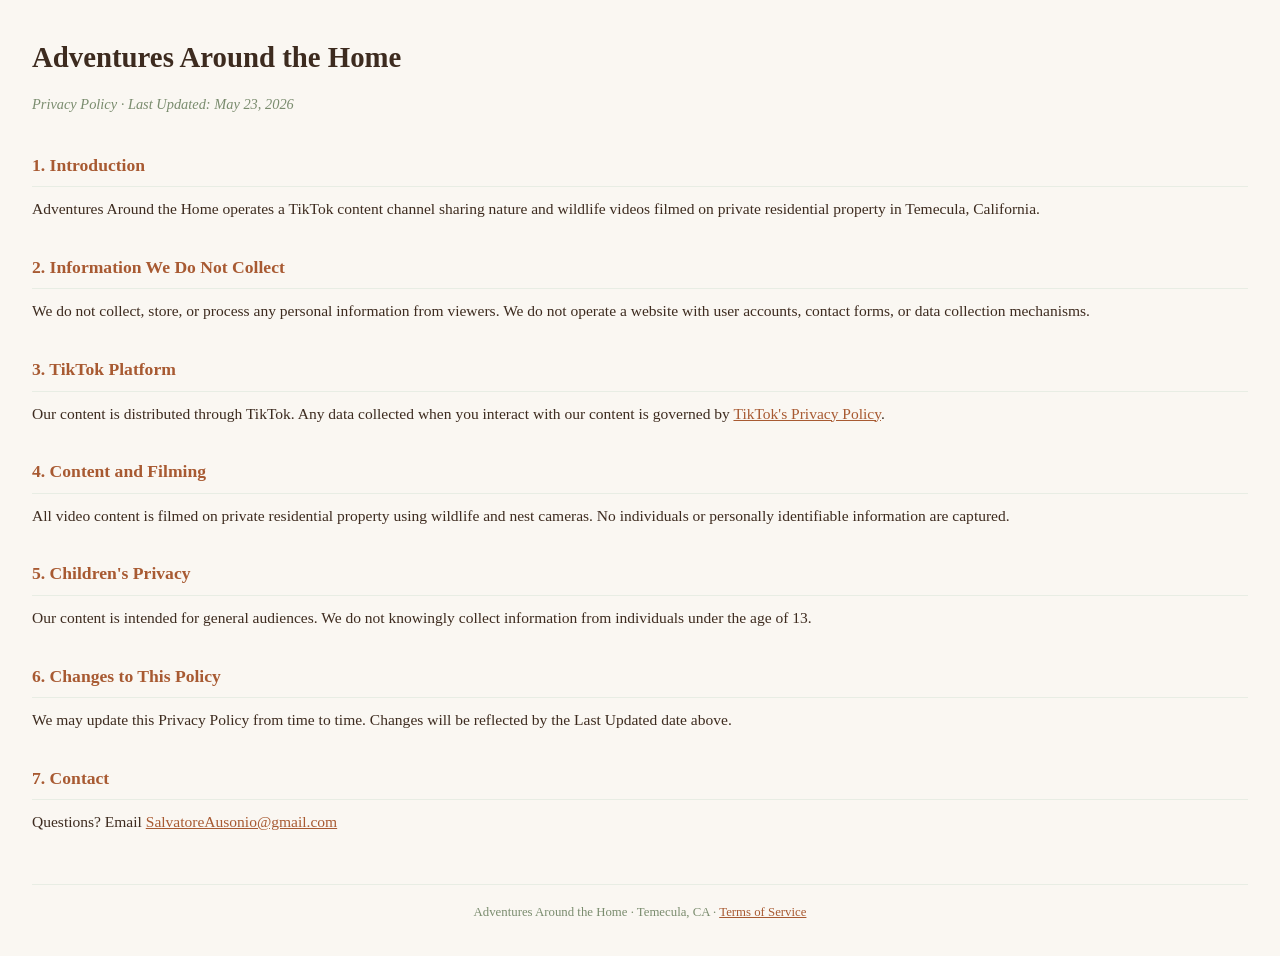
==== privacy.html @ 50fae2c1 "Initial site with privacy policy and terms of service" ====
<!DOCTYPE html>
<html lang="en">
<head>
<meta charset="UTF-8">
<meta name="viewport" content="width=device-width, initial-scale=1.0">
<title>Privacy Policy — Adventures Around the Home</title>
<style>
*{box-sizing:border-box;margin:0;padding:0}
body{background:#faf7f2;color:#3d2b1f;font-family:Georgia,serif;line-height:1.8;padding:2rem}
h1{font-size:1.8rem;margin-bottom:.5rem}
h2{font-size:1.1rem;color:#a85a32;margin:1.8rem 0 .5rem;border-bottom:1px solid #e8ede4;padding-bottom:.3rem}
p{margin-bottom:1rem;font-size:.97rem}
a{color:#a85a32}
.meta{color:#7a8c6e;font-style:italic;margin-bottom:2rem;font-size:.9rem}
footer{margin-top:3rem;padding-top:1rem;border-top:1px solid #e8ede4;font-size:.8rem;color:#7a8c6e;text-align:center}
</style>
</head>
<body>
<h1>Adventures Around the Home</h1>
<p class="meta">Privacy Policy · Last Updated: May 23, 2026</p>
<h2>1. Introduction</h2>
<p>Adventures Around the Home operates a TikTok content channel sharing nature and wildlife videos filmed on private residential property in Temecula, California.</p>
<h2>2. Information We Do Not Collect</h2>
<p>We do not collect, store, or process any personal information from viewers. We do not operate a website with user accounts, contact forms, or data collection mechanisms.</p>
<h2>3. TikTok Platform</h2>
<p>Our content is distributed through TikTok. Any data collected when you interact with our content is governed by <a href="https://www.tiktok.com/legal/privacy-policy">TikTok's Privacy Policy</a>.</p>
<h2>4. Content and Filming</h2>
<p>All video content is filmed on private residential property using wildlife and nest cameras. No individuals or personally identifiable information are captured.</p>
<h2>5. Children's Privacy</h2>
<p>Our content is intended for general audiences. We do not knowingly collect information from individuals under the age of 13.</p>
<h2>6. Changes to This Policy</h2>
<p>We may update this Privacy Policy from time to time. Changes will be reflected by the Last Updated date above.</p>
<h2>7. Contact</h2>
<p>Questions? Email <a href="mailto:SalvatoreAusonio@gmail.com">SalvatoreAusonio@gmail.com</a></p>
<footer>Adventures Around the Home · Temecula, CA · <a href="terms.html">Terms of Service</a></footer>
</body>
</html>
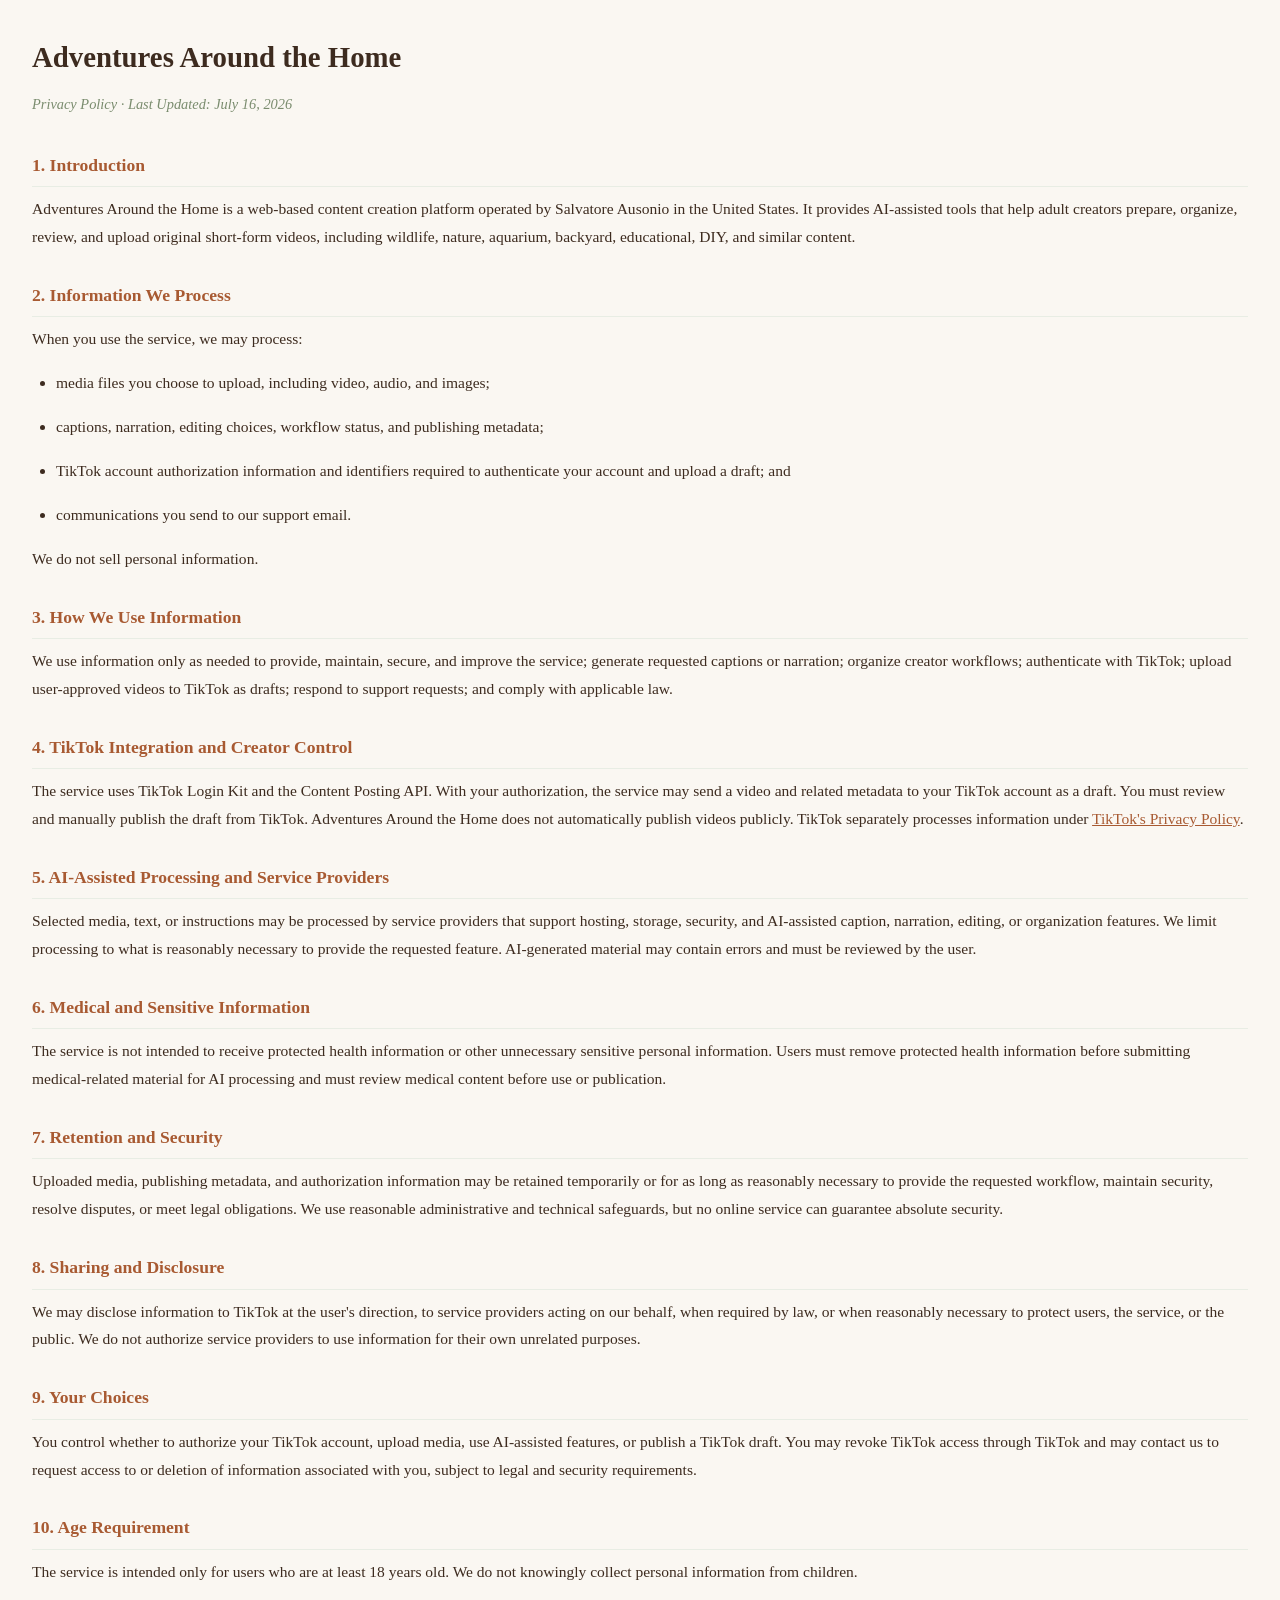
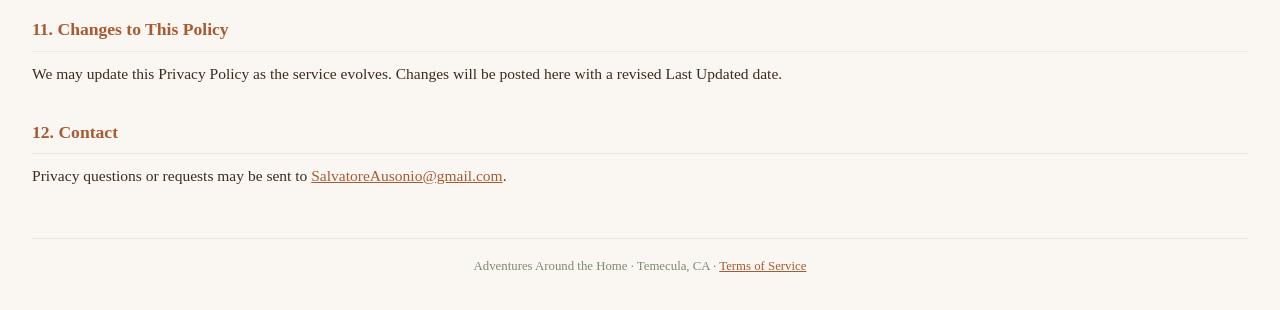
==== commit 6a477c71: "Update privacy policy for TikTok integration" ====
--- a/privacy.html
+++ b/privacy.html
@@ -5,33 +5,43 @@
 <meta name="viewport" content="width=device-width, initial-scale=1.0">
 <title>Privacy Policy — Adventures Around the Home</title>
 <style>
-*{box-sizing:border-box;margin:0;padding:0}
-body{background:#faf7f2;color:#3d2b1f;font-family:Georgia,serif;line-height:1.8;padding:2rem}
-h1{font-size:1.8rem;margin-bottom:.5rem}
-h2{font-size:1.1rem;color:#a85a32;margin:1.8rem 0 .5rem;border-bottom:1px solid #e8ede4;padding-bottom:.3rem}
-p{margin-bottom:1rem;font-size:.97rem}
-a{color:#a85a32}
-.meta{color:#7a8c6e;font-style:italic;margin-bottom:2rem;font-size:.9rem}
-footer{margin-top:3rem;padding-top:1rem;border-top:1px solid #e8ede4;font-size:.8rem;color:#7a8c6e;text-align:center}
+*{box-sizing:border-box;margin:0;padding:0}body{background:#faf7f2;color:#3d2b1f;font-family:Georgia,serif;line-height:1.8;padding:2rem}h1{font-size:1.8rem;margin-bottom:.5rem}h2{font-size:1.1rem;color:#a85a32;margin:1.8rem 0 .5rem;border-bottom:1px solid #e8ede4;padding-bottom:.3rem}p,li{margin-bottom:1rem;font-size:.97rem}ul{margin-left:1.5rem}a{color:#a85a32}.meta{color:#7a8c6e;font-style:italic;margin-bottom:2rem;font-size:.9rem}footer{margin-top:3rem;padding-top:1rem;border-top:1px solid #e8ede4;font-size:.8rem;color:#7a8c6e;text-align:center}
 </style>
 </head>
 <body>
 <h1>Adventures Around the Home</h1>
-<p class="meta">Privacy Policy · Last Updated: May 23, 2026</p>
+<p class="meta">Privacy Policy · Last Updated: July 16, 2026</p>
 <h2>1. Introduction</h2>
-<p>Adventures Around the Home operates a TikTok content channel sharing nature and wildlife videos filmed on private residential property in Temecula, California.</p>
-<h2>2. Information We Do Not Collect</h2>
-<p>We do not collect, store, or process any personal information from viewers. We do not operate a website with user accounts, contact forms, or data collection mechanisms.</p>
-<h2>3. TikTok Platform</h2>
-<p>Our content is distributed through TikTok. Any data collected when you interact with our content is governed by <a href="https://www.tiktok.com/legal/privacy-policy">TikTok's Privacy Policy</a>.</p>
-<h2>4. Content and Filming</h2>
-<p>All video content is filmed on private residential property using wildlife and nest cameras. No individuals or personally identifiable information are captured.</p>
-<h2>5. Children's Privacy</h2>
-<p>Our content is intended for general audiences. We do not knowingly collect information from individuals under the age of 13.</p>
-<h2>6. Changes to This Policy</h2>
-<p>We may update this Privacy Policy from time to time. Changes will be reflected by the Last Updated date above.</p>
-<h2>7. Contact</h2>
-<p>Questions? Email <a href="mailto:SalvatoreAusonio@gmail.com">SalvatoreAusonio@gmail.com</a></p>
+<p>Adventures Around the Home is a web-based content creation platform operated by Salvatore Ausonio in the United States. It provides AI-assisted tools that help adult creators prepare, organize, review, and upload original short-form videos, including wildlife, nature, aquarium, backyard, educational, DIY, and similar content.</p>
+<h2>2. Information We Process</h2>
+<p>When you use the service, we may process:</p>
+<ul>
+  <li>media files you choose to upload, including video, audio, and images;</li>
+  <li>captions, narration, editing choices, workflow status, and publishing metadata;</li>
+  <li>TikTok account authorization information and identifiers required to authenticate your account and upload a draft; and</li>
+  <li>communications you send to our support email.</li>
+</ul>
+<p>We do not sell personal information.</p>
+<h2>3. How We Use Information</h2>
+<p>We use information only as needed to provide, maintain, secure, and improve the service; generate requested captions or narration; organize creator workflows; authenticate with TikTok; upload user-approved videos to TikTok as drafts; respond to support requests; and comply with applicable law.</p>
+<h2>4. TikTok Integration and Creator Control</h2>
+<p>The service uses TikTok Login Kit and the Content Posting API. With your authorization, the service may send a video and related metadata to your TikTok account as a draft. You must review and manually publish the draft from TikTok. Adventures Around the Home does not automatically publish videos publicly. TikTok separately processes information under <a href="https://www.tiktok.com/legal/privacy-policy">TikTok's Privacy Policy</a>.</p>
+<h2>5. AI-Assisted Processing and Service Providers</h2>
+<p>Selected media, text, or instructions may be processed by service providers that support hosting, storage, security, and AI-assisted caption, narration, editing, or organization features. We limit processing to what is reasonably necessary to provide the requested feature. AI-generated material may contain errors and must be reviewed by the user.</p>
+<h2>6. Medical and Sensitive Information</h2>
+<p>The service is not intended to receive protected health information or other unnecessary sensitive personal information. Users must remove protected health information before submitting medical-related material for AI processing and must review medical content before use or publication.</p>
+<h2>7. Retention and Security</h2>
+<p>Uploaded media, publishing metadata, and authorization information may be retained temporarily or for as long as reasonably necessary to provide the requested workflow, maintain security, resolve disputes, or meet legal obligations. We use reasonable administrative and technical safeguards, but no online service can guarantee absolute security.</p>
+<h2>8. Sharing and Disclosure</h2>
+<p>We may disclose information to TikTok at the user's direction, to service providers acting on our behalf, when required by law, or when reasonably necessary to protect users, the service, or the public. We do not authorize service providers to use information for their own unrelated purposes.</p>
+<h2>9. Your Choices</h2>
+<p>You control whether to authorize your TikTok account, upload media, use AI-assisted features, or publish a TikTok draft. You may revoke TikTok access through TikTok and may contact us to request access to or deletion of information associated with you, subject to legal and security requirements.</p>
+<h2>10. Age Requirement</h2>
+<p>The service is intended only for users who are at least 18 years old. We do not knowingly collect personal information from children.</p>
+<h2>11. Changes to This Policy</h2>
+<p>We may update this Privacy Policy as the service evolves. Changes will be posted here with a revised Last Updated date.</p>
+<h2>12. Contact</h2>
+<p>Privacy questions or requests may be sent to <a href="mailto:SalvatoreAusonio@gmail.com">SalvatoreAusonio@gmail.com</a>.</p>
 <footer>Adventures Around the Home · Temecula, CA · <a href="terms.html">Terms of Service</a></footer>
 </body>
 </html>
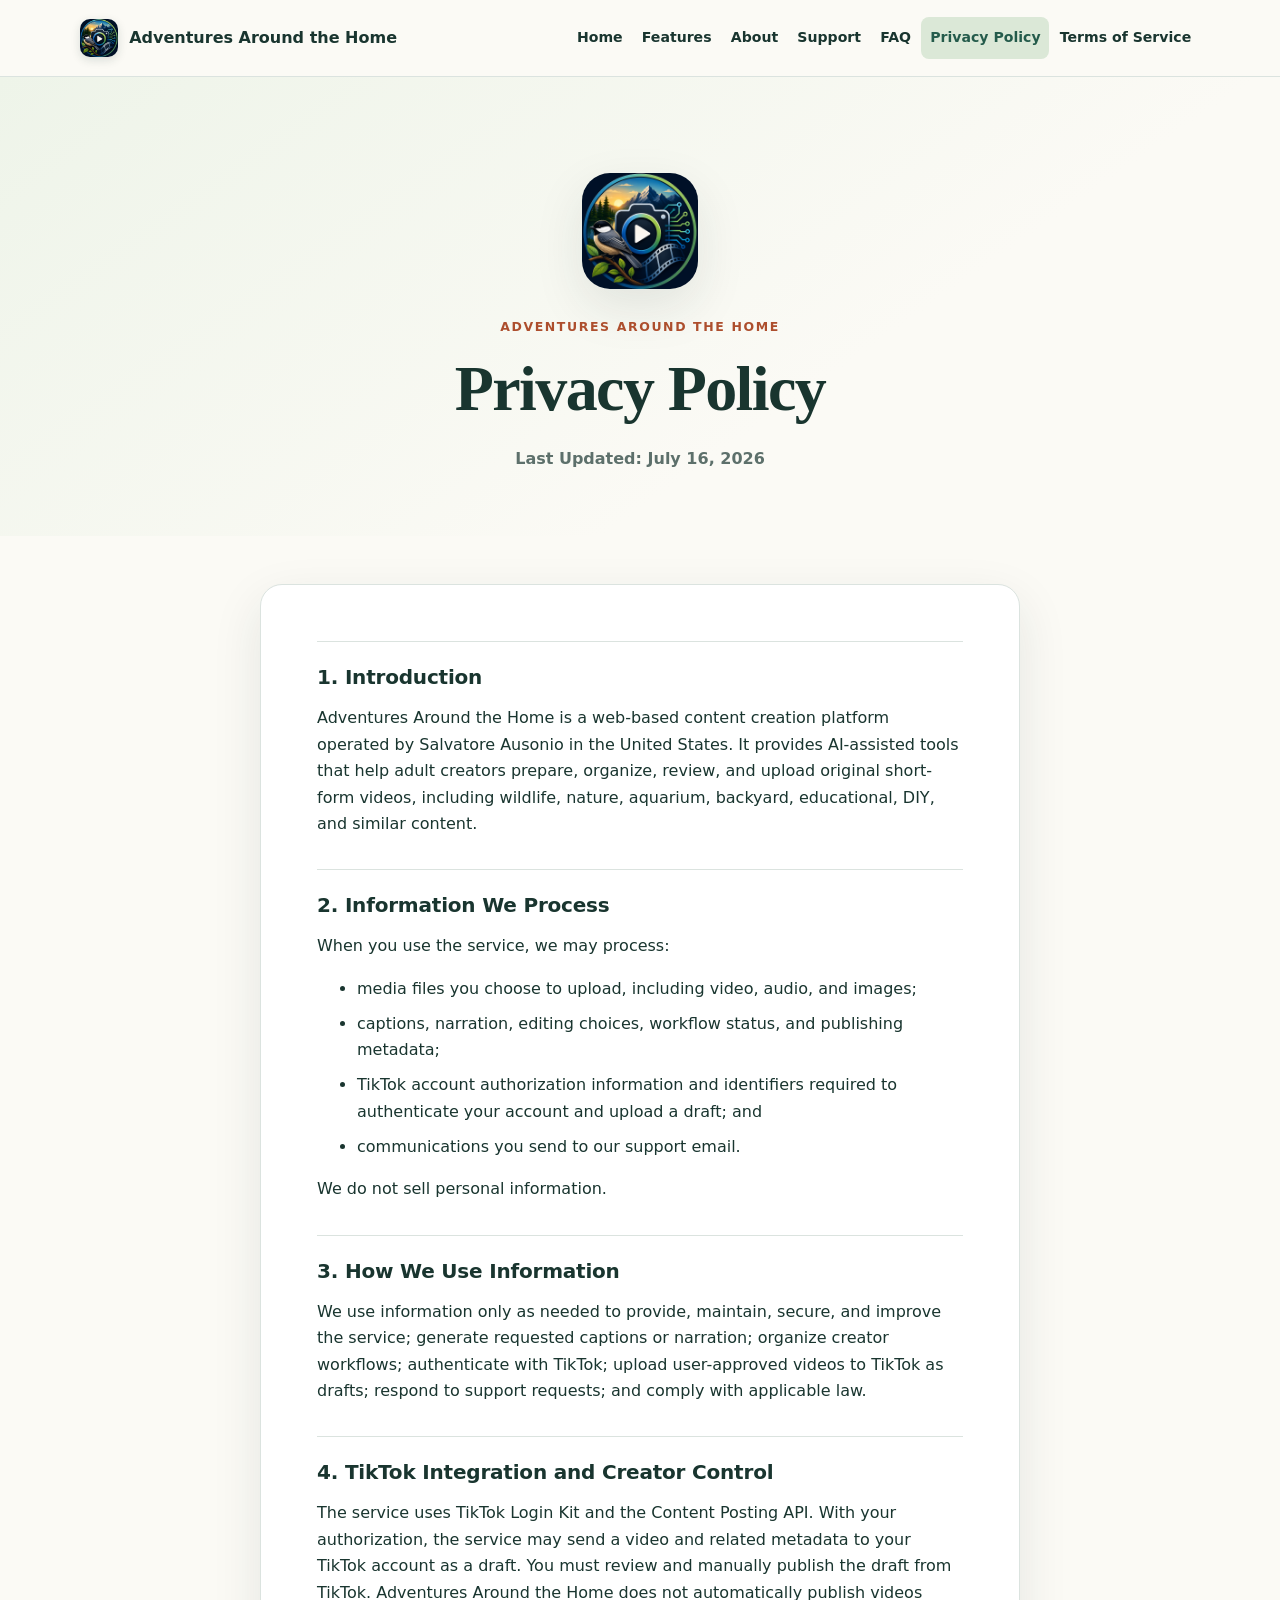
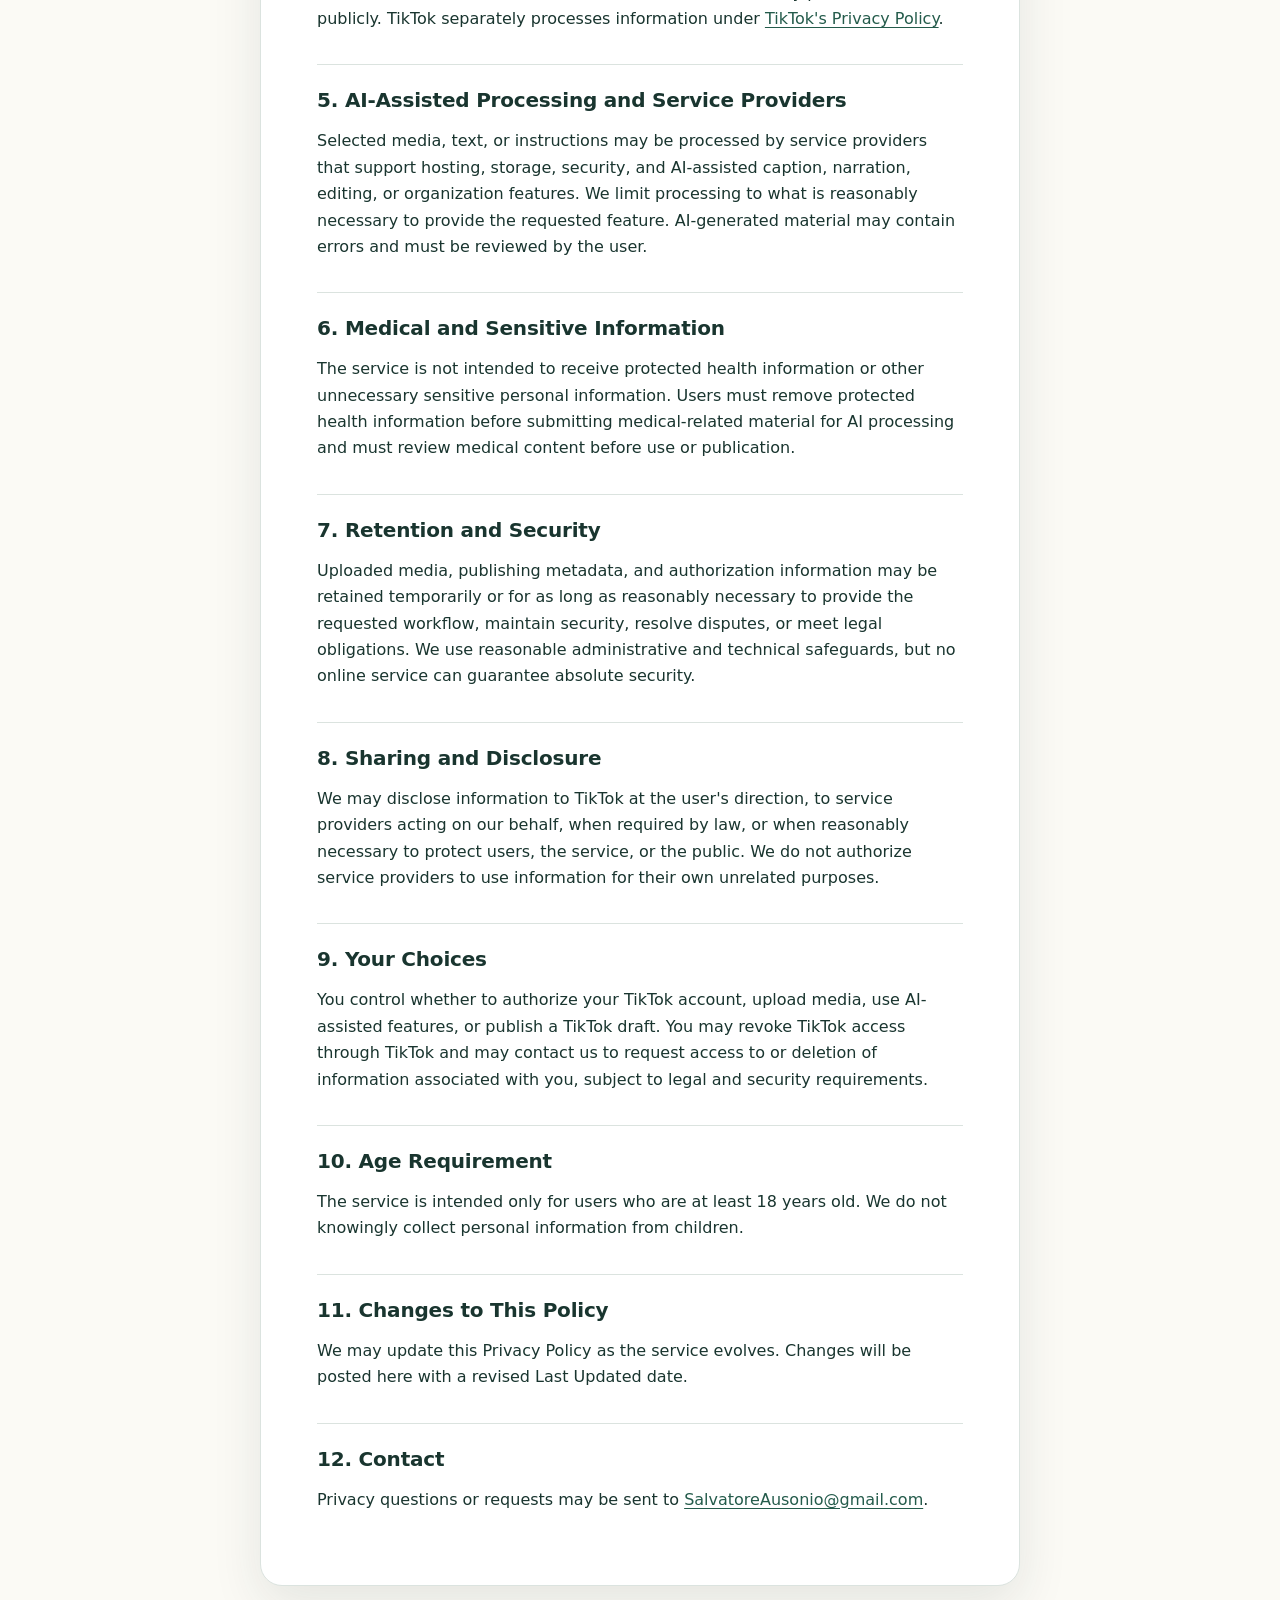
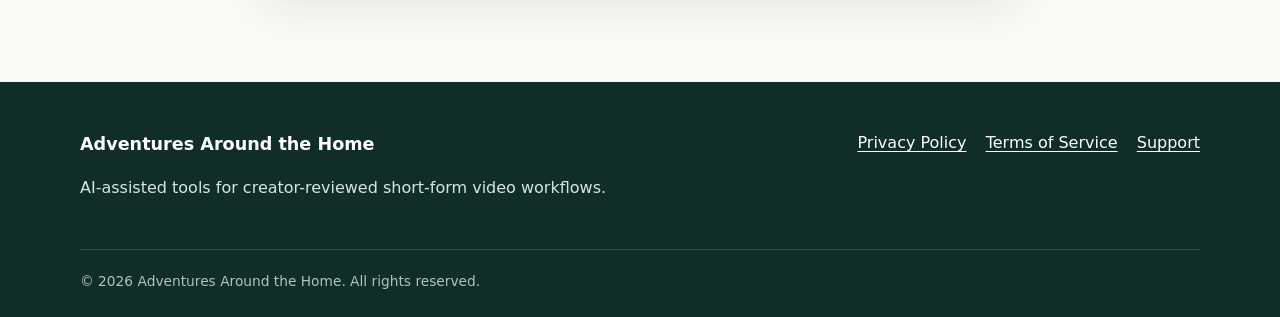
==== commit 90057382: "Build complete product website" ====
--- a/privacy.html
+++ b/privacy.html
@@ -1,47 +1,18 @@
-<!DOCTYPE html>
-<html lang="en">
-<head>
-<meta charset="UTF-8">
-<meta name="viewport" content="width=device-width, initial-scale=1.0">
-<title>Privacy Policy — Adventures Around the Home</title>
-<style>
-*{box-sizing:border-box;margin:0;padding:0}body{background:#faf7f2;color:#3d2b1f;font-family:Georgia,serif;line-height:1.8;padding:2rem}h1{font-size:1.8rem;margin-bottom:.5rem}h2{font-size:1.1rem;color:#a85a32;margin:1.8rem 0 .5rem;border-bottom:1px solid #e8ede4;padding-bottom:.3rem}p,li{margin-bottom:1rem;font-size:.97rem}ul{margin-left:1.5rem}a{color:#a85a32}.meta{color:#7a8c6e;font-style:italic;margin-bottom:2rem;font-size:.9rem}footer{margin-top:3rem;padding-top:1rem;border-top:1px solid #e8ede4;font-size:.8rem;color:#7a8c6e;text-align:center}
-</style>
-</head>
-<body>
-<h1>Adventures Around the Home</h1>
-<p class="meta">Privacy Policy · Last Updated: July 16, 2026</p>
-<h2>1. Introduction</h2>
-<p>Adventures Around the Home is a web-based content creation platform operated by Salvatore Ausonio in the United States. It provides AI-assisted tools that help adult creators prepare, organize, review, and upload original short-form videos, including wildlife, nature, aquarium, backyard, educational, DIY, and similar content.</p>
-<h2>2. Information We Process</h2>
-<p>When you use the service, we may process:</p>
-<ul>
-  <li>media files you choose to upload, including video, audio, and images;</li>
-  <li>captions, narration, editing choices, workflow status, and publishing metadata;</li>
-  <li>TikTok account authorization information and identifiers required to authenticate your account and upload a draft; and</li>
-  <li>communications you send to our support email.</li>
-</ul>
-<p>We do not sell personal information.</p>
-<h2>3. How We Use Information</h2>
-<p>We use information only as needed to provide, maintain, secure, and improve the service; generate requested captions or narration; organize creator workflows; authenticate with TikTok; upload user-approved videos to TikTok as drafts; respond to support requests; and comply with applicable law.</p>
-<h2>4. TikTok Integration and Creator Control</h2>
-<p>The service uses TikTok Login Kit and the Content Posting API. With your authorization, the service may send a video and related metadata to your TikTok account as a draft. You must review and manually publish the draft from TikTok. Adventures Around the Home does not automatically publish videos publicly. TikTok separately processes information under <a href="https://www.tiktok.com/legal/privacy-policy">TikTok's Privacy Policy</a>.</p>
-<h2>5. AI-Assisted Processing and Service Providers</h2>
-<p>Selected media, text, or instructions may be processed by service providers that support hosting, storage, security, and AI-assisted caption, narration, editing, or organization features. We limit processing to what is reasonably necessary to provide the requested feature. AI-generated material may contain errors and must be reviewed by the user.</p>
-<h2>6. Medical and Sensitive Information</h2>
-<p>The service is not intended to receive protected health information or other unnecessary sensitive personal information. Users must remove protected health information before submitting medical-related material for AI processing and must review medical content before use or publication.</p>
-<h2>7. Retention and Security</h2>
-<p>Uploaded media, publishing metadata, and authorization information may be retained temporarily or for as long as reasonably necessary to provide the requested workflow, maintain security, resolve disputes, or meet legal obligations. We use reasonable administrative and technical safeguards, but no online service can guarantee absolute security.</p>
-<h2>8. Sharing and Disclosure</h2>
-<p>We may disclose information to TikTok at the user's direction, to service providers acting on our behalf, when required by law, or when reasonably necessary to protect users, the service, or the public. We do not authorize service providers to use information for their own unrelated purposes.</p>
-<h2>9. Your Choices</h2>
-<p>You control whether to authorize your TikTok account, upload media, use AI-assisted features, or publish a TikTok draft. You may revoke TikTok access through TikTok and may contact us to request access to or deletion of information associated with you, subject to legal and security requirements.</p>
-<h2>10. Age Requirement</h2>
-<p>The service is intended only for users who are at least 18 years old. We do not knowingly collect personal information from children.</p>
-<h2>11. Changes to This Policy</h2>
-<p>We may update this Privacy Policy as the service evolves. Changes will be posted here with a revised Last Updated date.</p>
-<h2>12. Contact</h2>
-<p>Privacy questions or requests may be sent to <a href="mailto:SalvatoreAusonio@gmail.com">SalvatoreAusonio@gmail.com</a>.</p>
-<footer>Adventures Around the Home · Temecula, CA · <a href="terms.html">Terms of Service</a></footer>
-</body>
-</html>
+<!doctype html><html lang="en"><head><meta charset="utf-8"><meta name="viewport" content="width=device-width, initial-scale=1"><meta name="description" content="Privacy Policy for Adventures Around the Home."><meta property="og:title" content="Adventures Around the Home"><meta property="og:description" content="Privacy Policy for Adventures Around the Home."><meta property="og:type" content="website"><meta property="og:url" content="https://sausonio.github.io/Adventures-around-the-home/privacy.html"><meta property="og:image" content="https://sausonio.github.io/Adventures-around-the-home/assets/app-icon.png"><title>Adventures Around the Home</title><link rel="icon" type="image/png" href="assets/app-icon.png"><link rel="apple-touch-icon" href="assets/app-icon.png"><link rel="stylesheet" href="assets/styles.css"><script src="assets/site.js" defer></script></head><body>
+<a class="skip-link" href="#main">Skip to main content</a><header class="site-header"><div class="container nav-wrap"><a class="brand" href="index.html"><img class="brand-mark" src="assets/app-icon.png" alt=""><span>Adventures Around the Home</span></a><button class="nav-toggle" type="button" aria-expanded="false" aria-controls="site-nav">Menu</button><nav class="site-nav" id="site-nav" aria-label="Primary"><a href="index.html">Home</a><a href="features.html">Features</a><a href="about.html">About</a><a href="support.html">Support</a><a href="faq.html">FAQ</a><a href="privacy.html" aria-current="page">Privacy Policy</a><a href="terms.html">Terms of Service</a></nav></div></header>
+<main id="main"><section class="page-hero legal-hero"><div class="narrow"><img class="legal-icon" src="assets/app-icon.png" alt="Adventures Around the Home app icon"><p class="eyebrow">Adventures Around the Home</p><h1>Privacy Policy</h1><p class="meta">Last Updated: July 16, 2026</p></div></section>
+<section class="legal"><div class="narrow"><article>
+<h2>1. Introduction</h2><p>Adventures Around the Home is a web-based content creation platform operated by Salvatore Ausonio in the United States. It provides AI-assisted tools that help adult creators prepare, organize, review, and upload original short-form videos, including wildlife, nature, aquarium, backyard, educational, DIY, and similar content.</p>
+<h2>2. Information We Process</h2><p>When you use the service, we may process:</p><ul><li>media files you choose to upload, including video, audio, and images;</li><li>captions, narration, editing choices, workflow status, and publishing metadata;</li><li>TikTok account authorization information and identifiers required to authenticate your account and upload a draft; and</li><li>communications you send to our support email.</li></ul><p>We do not sell personal information.</p>
+<h2>3. How We Use Information</h2><p>We use information only as needed to provide, maintain, secure, and improve the service; generate requested captions or narration; organize creator workflows; authenticate with TikTok; upload user-approved videos to TikTok as drafts; respond to support requests; and comply with applicable law.</p>
+<h2>4. TikTok Integration and Creator Control</h2><p>The service uses TikTok Login Kit and the Content Posting API. With your authorization, the service may send a video and related metadata to your TikTok account as a draft. You must review and manually publish the draft from TikTok. Adventures Around the Home does not automatically publish videos publicly. TikTok separately processes information under <a href="https://www.tiktok.com/legal/privacy-policy">TikTok's Privacy Policy</a>.</p>
+<h2>5. AI-Assisted Processing and Service Providers</h2><p>Selected media, text, or instructions may be processed by service providers that support hosting, storage, security, and AI-assisted caption, narration, editing, or organization features. We limit processing to what is reasonably necessary to provide the requested feature. AI-generated material may contain errors and must be reviewed by the user.</p>
+<h2>6. Medical and Sensitive Information</h2><p>The service is not intended to receive protected health information or other unnecessary sensitive personal information. Users must remove protected health information before submitting medical-related material for AI processing and must review medical content before use or publication.</p>
+<h2>7. Retention and Security</h2><p>Uploaded media, publishing metadata, and authorization information may be retained temporarily or for as long as reasonably necessary to provide the requested workflow, maintain security, resolve disputes, or meet legal obligations. We use reasonable administrative and technical safeguards, but no online service can guarantee absolute security.</p>
+<h2>8. Sharing and Disclosure</h2><p>We may disclose information to TikTok at the user's direction, to service providers acting on our behalf, when required by law, or when reasonably necessary to protect users, the service, or the public. We do not authorize service providers to use information for their own unrelated purposes.</p>
+<h2>9. Your Choices</h2><p>You control whether to authorize your TikTok account, upload media, use AI-assisted features, or publish a TikTok draft. You may revoke TikTok access through TikTok and may contact us to request access to or deletion of information associated with you, subject to legal and security requirements.</p>
+<h2>10. Age Requirement</h2><p>The service is intended only for users who are at least 18 years old. We do not knowingly collect personal information from children.</p>
+<h2>11. Changes to This Policy</h2><p>We may update this Privacy Policy as the service evolves. Changes will be posted here with a revised Last Updated date.</p>
+<h2>12. Contact</h2><p>Privacy questions or requests may be sent to <a href="mailto:SalvatoreAusonio@gmail.com">SalvatoreAusonio@gmail.com</a>.</p>
+</article></div></section></main>
+<footer class="site-footer"><div class="container"><div class="footer-grid"><div><p class="footer-brand">Adventures Around the Home</p><p>AI-assisted tools for creator-reviewed short-form video workflows.</p></div><nav class="footer-links" aria-label="Footer"><a href="privacy.html">Privacy Policy</a><a href="terms.html">Terms of Service</a><a href="support.html">Support</a></nav></div><p class="copyright">© 2026 Adventures Around the Home. All rights reserved.</p></div></footer></body></html>
--- a/assets/styles.css
+++ b/assets/styles.css
@@ -0,0 +1,124 @@
+:root {
+  --ink: #19352f;
+  --muted: #5d706b;
+  --forest: #245b4b;
+  --forest-dark: #173f35;
+  --leaf: #dbe8d7;
+  --cream: #fbfaf5;
+  --paper: #ffffff;
+  --clay: #ad4e2d;
+  --line: #dbe3df;
+  --shadow: 0 18px 50px rgba(25, 53, 47, .1);
+  --radius: 22px;
+}
+
+* { box-sizing: border-box; }
+html { scroll-behavior: smooth; }
+body {
+  margin: 0;
+  background: var(--cream);
+  color: var(--ink);
+  font-family: Inter, ui-sans-serif, system-ui, -apple-system, BlinkMacSystemFont, "Segoe UI", sans-serif;
+  font-size: 16px;
+  line-height: 1.65;
+}
+img { max-width: 100%; height: auto; }
+a { color: var(--forest); text-underline-offset: .2em; }
+a:hover { color: var(--clay); }
+a:focus-visible, button:focus-visible, summary:focus-visible {
+  outline: 3px solid var(--clay);
+  outline-offset: 4px;
+  border-radius: 4px;
+}
+.skip-link { position: absolute; left: -999px; top: 1rem; z-index: 100; background: var(--paper); padding: .75rem 1rem; }
+.skip-link:focus { left: 1rem; }
+.container { width: min(1120px, calc(100% - 2rem)); margin-inline: auto; }
+.narrow { width: min(760px, calc(100% - 2rem)); margin-inline: auto; }
+
+.site-header { position: sticky; top: 0; z-index: 20; background: rgba(251,250,245,.96); border-bottom: 1px solid var(--line); backdrop-filter: blur(14px); }
+.nav-wrap { min-height: 76px; display: flex; align-items: center; gap: 1.25rem; }
+.brand { display: inline-flex; align-items: center; gap: .7rem; color: var(--ink); font-weight: 800; text-decoration: none; line-height: 1.15; margin-right: auto; }
+.brand-mark { width: 38px; height: 38px; object-fit: cover; border-radius: 10px; box-shadow: 0 3px 10px rgba(25,53,47,.15); }
+.site-nav { display: flex; align-items: center; gap: .1rem; }
+.site-nav a { color: var(--ink); font-size: .88rem; font-weight: 650; padding: .6rem .55rem; text-decoration: none; white-space: nowrap; }
+.site-nav a:hover, .site-nav a[aria-current="page"] { color: var(--forest); background: var(--leaf); border-radius: 8px; }
+.nav-toggle { display: none; border: 1px solid var(--line); background: var(--paper); color: var(--ink); border-radius: 10px; padding: .55rem .7rem; font: inherit; font-weight: 700; }
+
+main { overflow: hidden; }
+.hero { padding: clamp(4rem, 9vw, 7rem) 0; background: radial-gradient(circle at 80% 15%, #dfead7 0, transparent 28%), linear-gradient(145deg, #fbfaf5 35%, #eff4ea); }
+.hero-grid { display: grid; grid-template-columns: 1.2fr .8fr; align-items: center; gap: clamp(2rem, 6vw, 5rem); }
+.eyebrow { color: var(--clay); font-size: .78rem; font-weight: 850; letter-spacing: .13em; text-transform: uppercase; margin: 0 0 .9rem; }
+h1, h2, h3 { line-height: 1.15; letter-spacing: -.025em; }
+h1 { font-family: Georgia, "Times New Roman", serif; font-size: clamp(2.6rem, 6vw, 5rem); margin: 0 0 1.25rem; }
+h2 { font-family: Georgia, "Times New Roman", serif; font-size: clamp(2rem, 4vw, 3.25rem); margin: 0 0 1rem; }
+h3 { font-size: 1.15rem; margin: 0 0 .6rem; }
+.lead { max-width: 700px; color: var(--muted); font-size: clamp(1.05rem, 2vw, 1.25rem); margin: 0 0 1.6rem; }
+.hero-icon-wrap { position: relative; justify-self: center; }
+.hero-icon { width: min(330px, 72vw); aspect-ratio: 1; object-fit: cover; border-radius: 30%; border: 12px solid rgba(255,255,255,.7); box-shadow: var(--shadow); }
+.hero-note { position: absolute; right: -1.5rem; bottom: 1.25rem; max-width: 210px; background: var(--paper); padding: 1rem; border-radius: 14px; box-shadow: var(--shadow); font-size: .85rem; font-weight: 750; }
+.actions { display: flex; flex-wrap: wrap; gap: .75rem; }
+.button { display: inline-flex; align-items: center; justify-content: center; min-height: 48px; padding: .7rem 1.1rem; border-radius: 10px; background: var(--forest); color: #fff; font-weight: 750; text-decoration: none; }
+.button:hover { background: var(--forest-dark); color: #fff; }
+.button.secondary { color: var(--forest); background: transparent; border: 1px solid var(--forest); }
+.button.secondary:hover { color: var(--forest-dark); background: var(--leaf); }
+
+.section { padding: clamp(3.5rem, 8vw, 6.5rem) 0; }
+.section.tint { background: #eef3eb; }
+.section.dark { background: var(--forest-dark); color: #fff; }
+.section.dark .lead, .section.dark p { color: #dce9e5; }
+.section-head { max-width: 720px; margin-bottom: 2.25rem; }
+.grid-2, .grid-3, .grid-4 { display: grid; gap: 1.1rem; }
+.grid-2 { grid-template-columns: repeat(2, 1fr); }
+.grid-3 { grid-template-columns: repeat(3, 1fr); }
+.grid-4 { grid-template-columns: repeat(4, 1fr); }
+.card { background: var(--paper); border: 1px solid var(--line); border-radius: var(--radius); padding: 1.5rem; box-shadow: 0 8px 24px rgba(25,53,47,.04); }
+.card p { color: var(--muted); margin: 0; }
+.number { display: grid; place-items: center; width: 2.2rem; height: 2.2rem; margin-bottom: 1rem; border-radius: 50%; background: var(--leaf); color: var(--forest-dark); font-weight: 850; }
+.check-list { list-style: none; padding: 0; margin: 0; display: grid; gap: .7rem; }
+.check-list li { position: relative; padding-left: 1.7rem; }
+.check-list li::before { content: "✓"; position: absolute; left: 0; color: var(--clay); font-weight: 900; }
+.notice { border-left: 5px solid var(--clay); background: #fff5ef; padding: 1.25rem 1.4rem; border-radius: 0 14px 14px 0; }
+.notice strong { display: block; margin-bottom: .3rem; }
+.page-hero { padding: clamp(3.5rem, 8vw, 6rem) 0 3rem; background: linear-gradient(145deg, #eef4e9, #fbfaf5 65%); }
+.page-hero h1 { font-size: clamp(2.5rem, 5vw, 4rem); max-width: 850px; }
+.legal-hero { text-align: center; }
+.legal-icon { width: 116px; height: 116px; object-fit: cover; border-radius: 28px; box-shadow: var(--shadow); margin-bottom: 1.25rem; }
+.legal { padding: 3rem 0 6rem; }
+.legal article { background: var(--paper); border: 1px solid var(--line); padding: clamp(1.5rem, 5vw, 3.5rem); border-radius: var(--radius); box-shadow: var(--shadow); }
+.legal h2 { font-family: inherit; font-size: 1.25rem; margin-top: 2rem; padding-top: 1.5rem; border-top: 1px solid var(--line); letter-spacing: -.01em; }
+.legal h2:first-child { margin-top: 0; }
+.legal li { margin-bottom: .55rem; }
+.meta { color: var(--muted); font-weight: 650; }
+details { background: var(--paper); border: 1px solid var(--line); border-radius: 14px; padding: 1rem 1.2rem; }
+details + details { margin-top: .75rem; }
+summary { cursor: pointer; color: var(--ink); font-weight: 800; }
+details p { color: var(--muted); margin: .8rem 0 .25rem; }
+
+.site-footer { background: #102e27; color: #d7e5e1; padding: 3rem 0 1.5rem; }
+.footer-grid { display: grid; grid-template-columns: 1.4fr 1fr; gap: 2rem; padding-bottom: 2rem; }
+.footer-brand { color: #fff; font-size: 1.1rem; font-weight: 850; margin: 0 0 .6rem; }
+.footer-links { display: flex; flex-wrap: wrap; justify-content: flex-end; gap: .8rem 1.2rem; }
+.site-footer a { color: #fff; }
+.copyright { border-top: 1px solid rgba(255,255,255,.15); margin: 0; padding-top: 1.25rem; font-size: .86rem; color: #aec4be; }
+
+@media (max-width: 920px) {
+  .nav-toggle { display: inline-flex; }
+  .site-nav { display: none; position: absolute; left: 1rem; right: 1rem; top: 68px; flex-direction: column; align-items: stretch; padding: .7rem; background: var(--paper); border: 1px solid var(--line); border-radius: 14px; box-shadow: var(--shadow); }
+  .site-nav[data-open="true"] { display: flex; }
+  .site-nav a { padding: .7rem; }
+  .hero-grid { grid-template-columns: 1fr; }
+  .hero-copy { text-align: center; }
+  .hero-copy .lead { margin-inline: auto; }
+  .actions { justify-content: center; }
+  .hero-icon-wrap { grid-row: 1; }
+  .grid-4 { grid-template-columns: repeat(2, 1fr); }
+}
+@media (max-width: 640px) {
+  .brand { font-size: .86rem; max-width: 220px; }
+  .brand-mark { width: 34px; height: 34px; }
+  .hero-note { right: -.5rem; }
+  .grid-2, .grid-3, .grid-4, .footer-grid { grid-template-columns: 1fr; }
+  .footer-links { justify-content: flex-start; }
+  h1 { overflow-wrap: anywhere; }
+}
+@media (prefers-reduced-motion: reduce) { html { scroll-behavior: auto; } }
